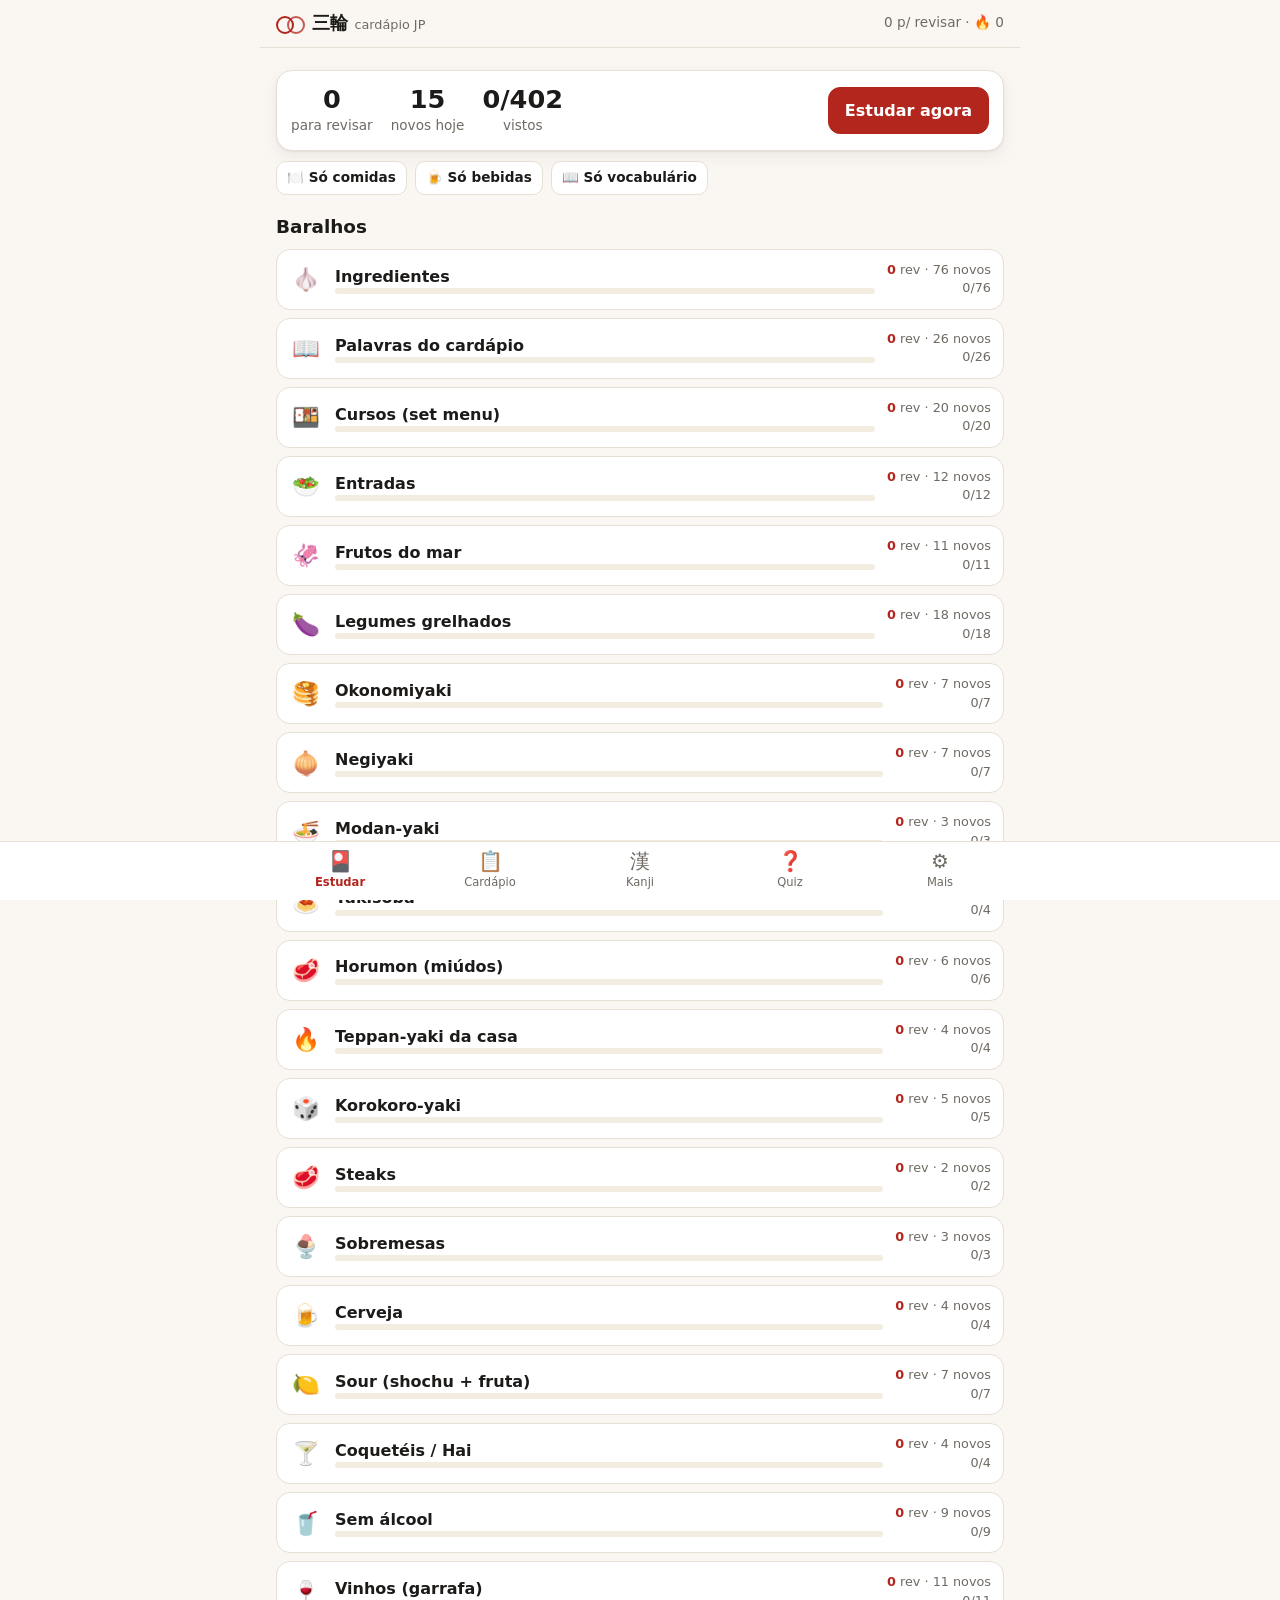
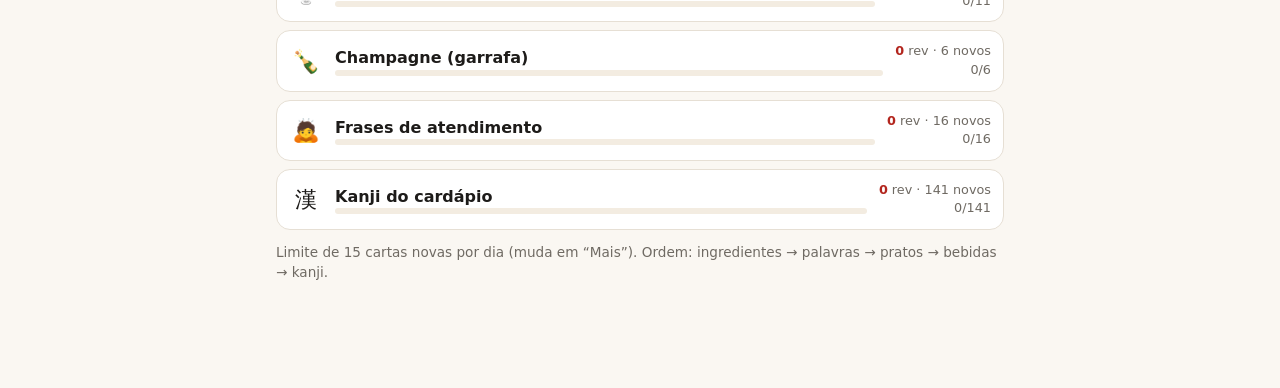
==== index.html @ ab146789 "first commit" ====
<!doctype html>
<html lang="pt-BR">
<head>
  <meta charset="utf-8">
  <meta name="viewport" content="width=device-width, initial-scale=1, viewport-fit=cover">
  <title>三輪 · Cardápio JP</title>
  <meta name="description" content="Flashcards do cardápio do やきやき三輪: kanji, leituras, ingredientes e links de estudo.">
  <meta name="theme-color" content="#b3261e">
  <link rel="manifest" href="manifest.webmanifest">
  <link rel="icon" href="icons/icon-192.png">
  <link rel="apple-touch-icon" href="icons/icon-192.png">
  <link rel="stylesheet" href="style.css">
</head>
<body data-tab="study">
  <header id="top">
    <div class="brand"><span class="logo" aria-hidden="true"></span><span>三輪 <small>cardápio JP</small></span></div>
    <div id="statline"></div>
  </header>

  <main id="view" aria-live="polite"></main>

  <nav id="tabs" aria-label="Seções">
    <button data-act="tab" data-tab="study"><span>🎴</span>Estudar</button>
    <button data-act="tab" data-tab="menu"><span>📋</span>Cardápio</button>
    <button data-act="tab" data-tab="kanji"><span>漢</span>Kanji</button>
    <button data-act="tab" data-tab="quiz"><span>❓</span>Quiz</button>
    <button data-act="tab" data-tab="more"><span>⚙️</span>Mais</button>
  </nav>

  <div id="sheet" hidden></div>
  <div id="toast" role="status"></div>

  <noscript>Este app precisa de JavaScript.</noscript>
  <script src="data.js"></script>
  <script src="kanji.js"></script>
  <script src="app.js"></script>
</body>
</html>
---- style.css ----
:root{
  --bg:#faf7f2; --panel:#ffffff; --ink:#1d1b19; --muted:#6f6a63; --line:#e6dfd4;
  --accent:#b3261e; --accent-ink:#fff; --soft:#f3ece1; --good:#2e7d32; --warn:#b26a00;
  --again:#c62828; --hard:#ef6c00; --ok:#2e7d32; --easy:#1565c0;
  --radius:16px; --shadow:0 1px 2px rgba(0,0,0,.06),0 6px 18px rgba(0,0,0,.06);
  --jp:"Hiragino Sans","Hiragino Kaku Gothic ProN","Noto Sans JP","Yu Gothic","Meiryo",system-ui,sans-serif;
  color-scheme:light;
}
@media (prefers-color-scheme:dark){:root:not([data-theme="light"]){
  --bg:#141211; --panel:#1e1b19; --ink:#f1ece6; --muted:#a39b91; --line:#332e2a; --soft:#28231f; --accent:#ef5350; --accent-ink:#1a0f0e;
  --shadow:0 1px 2px rgba(0,0,0,.5); color-scheme:dark;}}
:root[data-theme="dark"]{
  --bg:#141211; --panel:#1e1b19; --ink:#f1ece6; --muted:#a39b91; --line:#332e2a; --soft:#28231f; --accent:#ef5350; --accent-ink:#1a0f0e;
  --shadow:0 1px 2px rgba(0,0,0,.5); color-scheme:dark;}

*{box-sizing:border-box;-webkit-tap-highlight-color:transparent}
html,body{margin:0;background:var(--bg);color:var(--ink);font:16px/1.45 system-ui,-apple-system,"Segoe UI",Roboto,sans-serif}
body{padding-top:env(safe-area-inset-top)}
button{font:inherit;color:inherit;cursor:pointer}
a{color:var(--accent)}
h2{font-size:1.15rem;margin:1.2rem 0 .5rem}
h3{font-size:1rem;margin:1rem 0 .4rem}
.muted{color:var(--muted)}
.small{font-size:.85rem}
.jp,.rj,.kbig,ruby{font-family:var(--jp)}
ruby rt{font-size:.5em;font-weight:400;color:var(--muted);letter-spacing:.02em}

#top{position:sticky;top:0;z-index:5;display:flex;justify-content:space-between;align-items:center;padding:10px 16px;background:var(--bg);border-bottom:1px solid var(--line);max-width:760px;margin:0 auto}
.brand{display:flex;align-items:center;gap:10px;font-weight:700;font-family:var(--jp);font-size:1.15rem}
.brand small{font-weight:400;color:var(--muted);font-family:system-ui,sans-serif;font-size:.8rem}
.logo{width:26px;height:18px;position:relative;display:inline-block}
.logo::before,.logo::after,.logo{background:none}
.logo::before,.logo::after{content:"";position:absolute;width:14px;height:14px;border:2.5px solid var(--accent);border-radius:50%;top:2px}
.logo::before{left:0}.logo::after{left:11px;opacity:.75}
#statline{font-size:.85rem;color:var(--muted)}

#view{max-width:760px;margin:0 auto;padding:12px 16px calc(92px + env(safe-area-inset-bottom))}

#tabs{position:fixed;left:0;right:0;bottom:0;z-index:6;display:flex;justify-content:center;background:var(--panel);border-top:1px solid var(--line);padding-bottom:env(safe-area-inset-bottom)}
#tabs button{flex:1;max-width:150px;background:none;border:0;padding:8px 2px 9px;font-size:.72rem;color:var(--muted);display:flex;flex-direction:column;align-items:center;gap:2px}
#tabs button span{font-size:1.25rem;line-height:1.1;font-family:var(--jp)}
body[data-tab="study"] #tabs [data-tab="study"],body[data-tab="menu"] #tabs [data-tab="menu"],body[data-tab="kanji"] #tabs [data-tab="kanji"],body[data-tab="quiz"] #tabs [data-tab="quiz"],body[data-tab="more"] #tabs [data-tab="more"]{color:var(--accent);font-weight:700}

.panel{background:var(--panel);border:1px solid var(--line);border-radius:var(--radius);padding:14px;box-shadow:var(--shadow);margin:10px 0}
.btn{display:inline-flex;align-items:center;justify-content:center;gap:6px;padding:11px 16px;border-radius:12px;border:1px solid var(--line);background:var(--panel);font-weight:600}
.btn.primary{background:var(--accent);color:var(--accent-ink);border-color:var(--accent)}
.btn.block{display:flex;width:100%}
.btn.sm{padding:6px 10px;font-size:.85rem;border-radius:10px}
.btn:active{transform:scale(.98)}
.chip{display:inline-flex;flex-wrap:wrap;align-items:center;gap:0 6px;padding:4px 10px;margin:2px 4px 2px 0;border-radius:14px;background:var(--soft);border:1px solid var(--line);font-size:.88rem;text-align:left;max-width:100%}
button.chip{cursor:pointer}
.chip b{font-family:var(--jp);font-weight:600}
.badge{display:inline-block;padding:2px 8px;border-radius:8px;font-size:.75rem;background:var(--soft);color:var(--muted);border:1px solid var(--line)}
.badge.warn{background:#fff3e0;color:#8a4b00;border-color:#ffd9a3}
@media (prefers-color-scheme:dark){:root:not([data-theme="light"]) .badge.warn{background:#3a2a10;color:#ffcc80;border-color:#5d4216}}
:root[data-theme="dark"] .badge.warn{background:#3a2a10;color:#ffcc80;border-color:#5d4216}

/* estudar */
.hero{display:flex;gap:12px;align-items:center;justify-content:space-between;flex-wrap:wrap}
.nums{display:flex;gap:18px}
.nums div{text-align:center}.nums b{display:block;font-size:1.6rem;line-height:1.1}
.deck{display:flex;align-items:center;gap:12px;width:100%;text-align:left;background:var(--panel);border:1px solid var(--line);border-radius:14px;padding:11px 12px;margin:8px 0}
.deck .em{font-size:1.4rem;width:34px;text-align:center;font-family:var(--jp)}
.deck .nm{flex:1;font-weight:600}
.deck .ct{font-size:.8rem;color:var(--muted);text-align:right;white-space:nowrap}
.deck .ct b{color:var(--accent)}
.bar{height:6px;background:var(--soft);border-radius:99px;overflow:hidden}
.bar i{display:block;height:100%;background:var(--accent)}

.sess-top{display:flex;align-items:center;gap:10px;margin-bottom:10px}
.sess-top .bar{flex:1}
.card{background:var(--panel);border:1px solid var(--line);border-radius:22px;box-shadow:var(--shadow);padding:20px 18px;min-height:46vh;display:flex;flex-direction:column;gap:10px;position:relative}
.card .cat{font-size:.8rem;color:var(--muted)}
.card .big{font-size:clamp(1.8rem,8vw,3rem);line-height:1.5;text-align:center;margin:8px 0;word-break:keep-all;overflow-wrap:anywhere}
.card .kbig{font-size:6rem;text-align:center;line-height:1.2;margin:6px 0}
.card .ptbig{font-size:1.5rem;text-align:center;font-weight:600;margin:6px 0}
.card .rd{text-align:center;color:var(--muted)}
.card hr{border:0;border-top:1px dashed var(--line);width:100%;margin:6px 0}
.say{position:absolute;right:12px;top:10px}
.answers{display:grid;grid-template-columns:repeat(4,1fr);gap:8px;margin-top:12px}
.answers button{padding:10px 4px;border-radius:12px;border:1px solid var(--line);background:var(--panel);font-weight:700;display:flex;flex-direction:column;gap:2px;align-items:center}
.answers small{font-weight:400;color:var(--muted);font-size:.72rem}
.answers .a0{color:var(--again)}.answers .a1{color:var(--hard)}.answers .a2{color:var(--ok)}.answers .a3{color:var(--easy)}
.hint{text-align:center;color:var(--muted);font-size:.85rem;margin-top:auto}

/* cardápio */
.search{width:100%;padding:12px 14px;border-radius:12px;border:1px solid var(--line);background:var(--panel);color:var(--ink);font:inherit}
.chips{display:flex;gap:6px;overflow-x:auto;padding:8px 0;scrollbar-width:none}
.chips::-webkit-scrollbar{display:none}
.chips button{flex:0 0 auto;border:1px solid var(--line);background:var(--panel);border-radius:999px;padding:6px 12px;font-size:.88rem;white-space:nowrap}
.chips button.on{background:var(--accent);color:var(--accent-ink);border-color:var(--accent)}
.catH{font-size:.85rem;color:var(--muted);margin:16px 2px 4px;text-transform:uppercase;letter-spacing:.05em}
.row{display:grid;grid-template-columns:1fr auto;gap:2px 10px;align-items:center;width:100%;text-align:left;background:var(--panel);border:1px solid var(--line);border-radius:12px;padding:10px 12px;margin:6px 0;position:relative}
.row .rj{font-size:1.08rem;font-weight:600;line-height:1.7}
.row .rp{grid-column:1;color:var(--muted);font-size:.85rem}
.row .rr{grid-row:1/3;grid-column:2;text-align:right;font-size:.8rem;color:var(--muted);white-space:nowrap}
.dot{display:inline-block;width:8px;height:8px;border-radius:50%;background:var(--line);margin-left:6px}
.dot.learn{background:var(--hard)}.dot.young{background:#f9a825}.dot.mature{background:var(--good)}.dot.known{background:var(--easy)}

/* detalhe */
#sheet{position:fixed;inset:0;z-index:20;background:var(--bg);overflow-y:auto;overscroll-behavior:contain;padding-top:env(safe-area-inset-top)}
#sheet .in{max-width:760px;margin:0 auto;padding:10px 16px calc(40px + env(safe-area-inset-bottom))}
.sheet-top{position:sticky;top:0;background:var(--bg);display:flex;justify-content:space-between;align-items:center;padding:6px 0;z-index:2}
.dj{font-size:clamp(1.7rem,7vw,2.6rem);line-height:1.8;font-weight:600}
.dk{font-size:7rem;line-height:1.2;text-align:center;font-family:var(--jp)}
.tiles{display:grid;grid-template-columns:repeat(auto-fill,minmax(150px,1fr));gap:8px}
.tile{display:flex;gap:10px;align-items:center;text-align:left;background:var(--panel);border:1px solid var(--line);border-radius:12px;padding:8px 10px}
.tile .k{font-size:2rem;font-family:var(--jp);line-height:1.1}
.tile .i{font-size:.78rem;color:var(--muted);line-height:1.3}
.links{display:flex;flex-wrap:wrap;gap:8px}
.links a{text-decoration:none;border:1px solid var(--line);background:var(--panel);padding:9px 12px;border-radius:12px;font-size:.92rem;color:var(--ink)}
.wiki img{width:100%;max-height:300px;object-fit:cover;border-radius:14px;margin-bottom:8px;background:var(--soft)}
.wiki p{margin:.3rem 0}
.kgrid{display:grid;grid-template-columns:repeat(auto-fill,minmax(70px,1fr));gap:8px}
.kcell{background:var(--panel);border:1px solid var(--line);border-radius:12px;padding:6px 2px;text-align:center}
.kcell .k{font-size:2rem;font-family:var(--jp);line-height:1.3}
.kcell .m{font-size:.66rem;color:var(--muted);padding:0 3px;line-height:1.2;max-height:2.4em;overflow:hidden}

/* quiz */
.opt{display:block;width:100%;text-align:left;margin:8px 0;padding:13px 14px;border-radius:12px;border:1.5px solid var(--line);background:var(--panel)}
.opt.ok{border-color:var(--good);background:rgba(46,125,50,.12)}
.opt.bad{border-color:var(--again);background:rgba(198,40,40,.12)}
.q{font-size:1.9rem;text-align:center;font-family:var(--jp);padding:18px 6px;line-height:1.6}
label.set{display:flex;justify-content:space-between;align-items:center;gap:12px;padding:10px 0;border-bottom:1px solid var(--line)}
label.set input[type=number]{width:80px;padding:6px;border-radius:8px;border:1px solid var(--line);background:var(--panel);color:var(--ink)}
select{padding:7px;border-radius:8px;border:1px solid var(--line);background:var(--panel);color:var(--ink)}
details{background:var(--panel);border:1px solid var(--line);border-radius:12px;padding:10px 12px;margin:8px 0}
details summary{cursor:pointer;font-weight:600}
ul.tight{margin:.3rem 0 .3rem 1.1rem;padding:0}
#toast{position:fixed;left:50%;bottom:90px;transform:translateX(-50%) translateY(20px);background:#222;color:#fff;padding:10px 16px;border-radius:12px;opacity:0;pointer-events:none;transition:.25s;z-index:50;max-width:90vw;text-align:center}
#toast.on{opacity:.95;transform:translateX(-50%)}
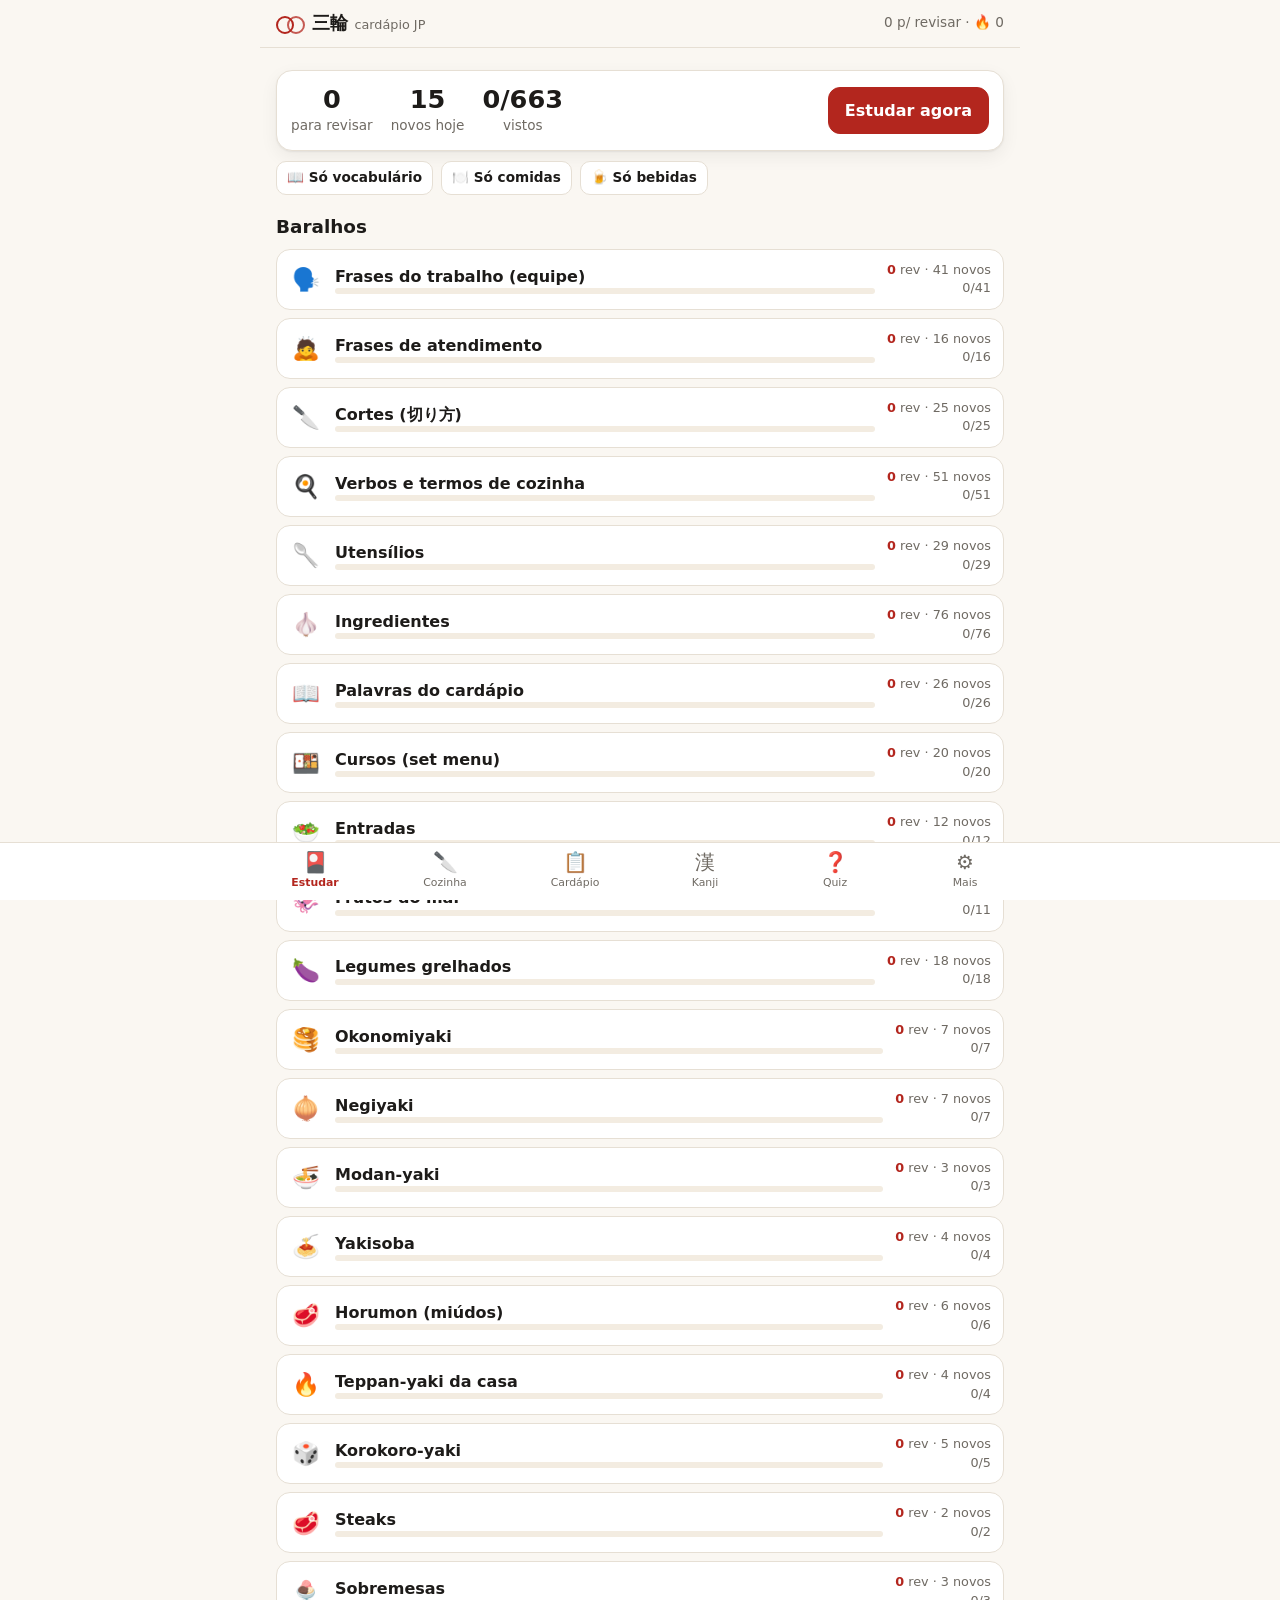
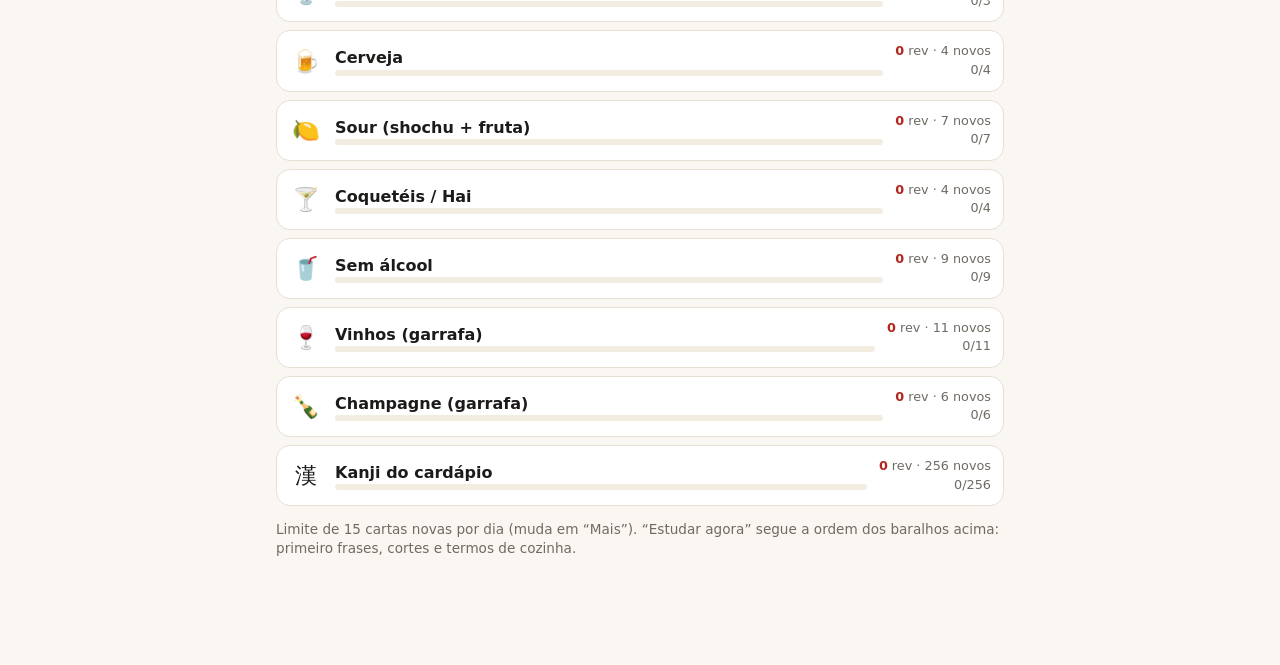
==== commit 0a98c617: "Audio Fix + more vocab" ====
--- a/index.html
+++ b/index.html
@@ -21,6 +21,7 @@
 
   <nav id="tabs" aria-label="Seções">
     <button data-act="tab" data-tab="study"><span>🎴</span>Estudar</button>
+    <button data-act="tab" data-tab="prep"><span>🔪</span>Cozinha</button>
     <button data-act="tab" data-tab="menu"><span>📋</span>Cardápio</button>
     <button data-act="tab" data-tab="kanji"><span>漢</span>Kanji</button>
     <button data-act="tab" data-tab="quiz"><span>❓</span>Quiz</button>
@@ -33,6 +34,8 @@
   <noscript>Este app precisa de JavaScript.</noscript>
   <script src="data.js"></script>
   <script src="kanji.js"></script>
+  <script src="prep.js"></script>
+  <script src="audio/index.js"></script>
   <script src="app.js"></script>
 </body>
 </html>
--- a/style.css
+++ b/style.css
@@ -39,7 +39,7 @@
 #tabs{position:fixed;left:0;right:0;bottom:0;z-index:6;display:flex;justify-content:center;background:var(--panel);border-top:1px solid var(--line);padding-bottom:env(safe-area-inset-bottom)}
 #tabs button{flex:1;max-width:150px;background:none;border:0;padding:8px 2px 9px;font-size:.72rem;color:var(--muted);display:flex;flex-direction:column;align-items:center;gap:2px}
 #tabs button span{font-size:1.25rem;line-height:1.1;font-family:var(--jp)}
-body[data-tab="study"] #tabs [data-tab="study"],body[data-tab="menu"] #tabs [data-tab="menu"],body[data-tab="kanji"] #tabs [data-tab="kanji"],body[data-tab="quiz"] #tabs [data-tab="quiz"],body[data-tab="more"] #tabs [data-tab="more"]{color:var(--accent);font-weight:700}
+body[data-tab="study"] #tabs [data-tab="study"],body[data-tab="prep"] #tabs [data-tab="prep"],body[data-tab="menu"] #tabs [data-tab="menu"],body[data-tab="kanji"] #tabs [data-tab="kanji"],body[data-tab="quiz"] #tabs [data-tab="quiz"],body[data-tab="more"] #tabs [data-tab="more"]{color:var(--accent);font-weight:700}
 
 .panel{background:var(--panel);border:1px solid var(--line);border-radius:var(--radius);padding:14px;box-shadow:var(--shadow);margin:10px 0}
 .btn{display:inline-flex;align-items:center;justify-content:center;gap:6px;padding:11px 16px;border-radius:12px;border:1px solid var(--line);background:var(--panel);font-weight:600}
@@ -129,3 +129,45 @@
 ul.tight{margin:.3rem 0 .3rem 1.1rem;padding:0}
 #toast{position:fixed;left:50%;bottom:90px;transform:translateX(-50%) translateY(20px);background:#222;color:#fff;padding:10px 16px;border-radius:12px;opacity:0;pointer-events:none;transition:.25s;z-index:50;max-width:90vw;text-align:center}
 #toast.on{opacity:.95;transform:translateX(-50%)}
+
+/* pitch accent */
+.pitchbox{text-align:center;margin:2px 0 4px}
+.pitch{display:inline-flex;flex-wrap:wrap;justify-content:center;gap:6px 14px;padding:4px 2px}
+.ap{display:inline-flex;align-items:stretch}
+.pm{font-family:var(--jp);font-size:1.05rem;line-height:1.25;padding:3px 1px 2px;min-width:.95em;text-align:center;border:0 solid var(--accent)}
+.pm.H{border-top-width:2px}
+.pm.L{border-bottom-width:2px}
+.pm.ch{border-left-width:2px}
+.pm.dn{min-width:7px;width:7px;padding:0;border-left-width:2px;border-bottom-width:2px}
+.pitch.big .pm{font-size:1.4rem}
+.pitch-src{font-size:.7rem;color:var(--muted)}
+
+/* vídeos */
+.vlist{display:grid;gap:6px}
+.vrow{display:block;text-decoration:none;color:var(--ink);background:var(--panel);border:1px solid var(--line);border-radius:12px;padding:9px 12px;font-size:.92rem}
+.vline{display:flex;align-items:center;gap:6px;margin:4px 0}
+.vline a{flex:1;font-size:.92rem;color:var(--ink);text-decoration:none;border-bottom:1px dashed var(--line);padding:6px 0}
+.vline .ck{width:auto;margin:0}
+
+/* cozinha */
+.banner{display:block;width:100%;text-align:left;margin:6px 0 4px;padding:12px 14px;border-radius:14px;border:1px solid var(--accent);background:var(--soft);color:var(--ink);font-size:.95rem}
+.prep-hero{display:flex;flex-wrap:wrap;align-items:center;gap:8px 16px}
+.bigday{font-size:2.8rem;font-weight:800;color:var(--accent);line-height:1;font-family:var(--jp)}
+.prep-pg{flex-basis:100%;display:flex;align-items:center;gap:10px}
+.prep-pg .bar{flex:1}
+.plan{display:grid;gap:6px}
+.pday{display:grid;grid-template-columns:86px 1fr;gap:8px;align-items:start;background:var(--panel);border:1px solid var(--line);border-radius:12px;padding:9px 10px}
+.pday.today{border-color:var(--accent);box-shadow:0 0 0 2px rgba(179,38,30,.15)}
+.pday.past{opacity:.65}
+.pd{font-size:.82rem;color:var(--muted)}
+.mod{background:var(--panel)}
+.mod summary{padding:4px 0}
+.decks,.drills{display:flex;flex-wrap:wrap;gap:6px;margin:6px 0}
+.ck{display:flex;gap:10px;align-items:flex-start;width:100%;text-align:left;background:none;border:0;padding:7px 0;font-size:.93rem;color:var(--ink)}
+.ck .box{flex:0 0 22px;height:22px;border:2px solid var(--line);border-radius:6px;display:inline-flex;align-items:center;justify-content:center;font-weight:800;color:var(--accent-ink);background:var(--panel)}
+.ck.on .box{background:var(--good);border-color:var(--good);color:#fff}
+.ck.on span:last-child{color:var(--muted);text-decoration:line-through}
+.seq{margin:6px 0 10px 1.2rem;padding:0}
+.seq li{margin:6px 0}
+.timer{font-size:4rem;font-weight:800;font-variant-numeric:tabular-nums;margin:10px 0;font-family:system-ui,sans-serif}
+#tabs button{max-width:130px;font-size:.68rem}
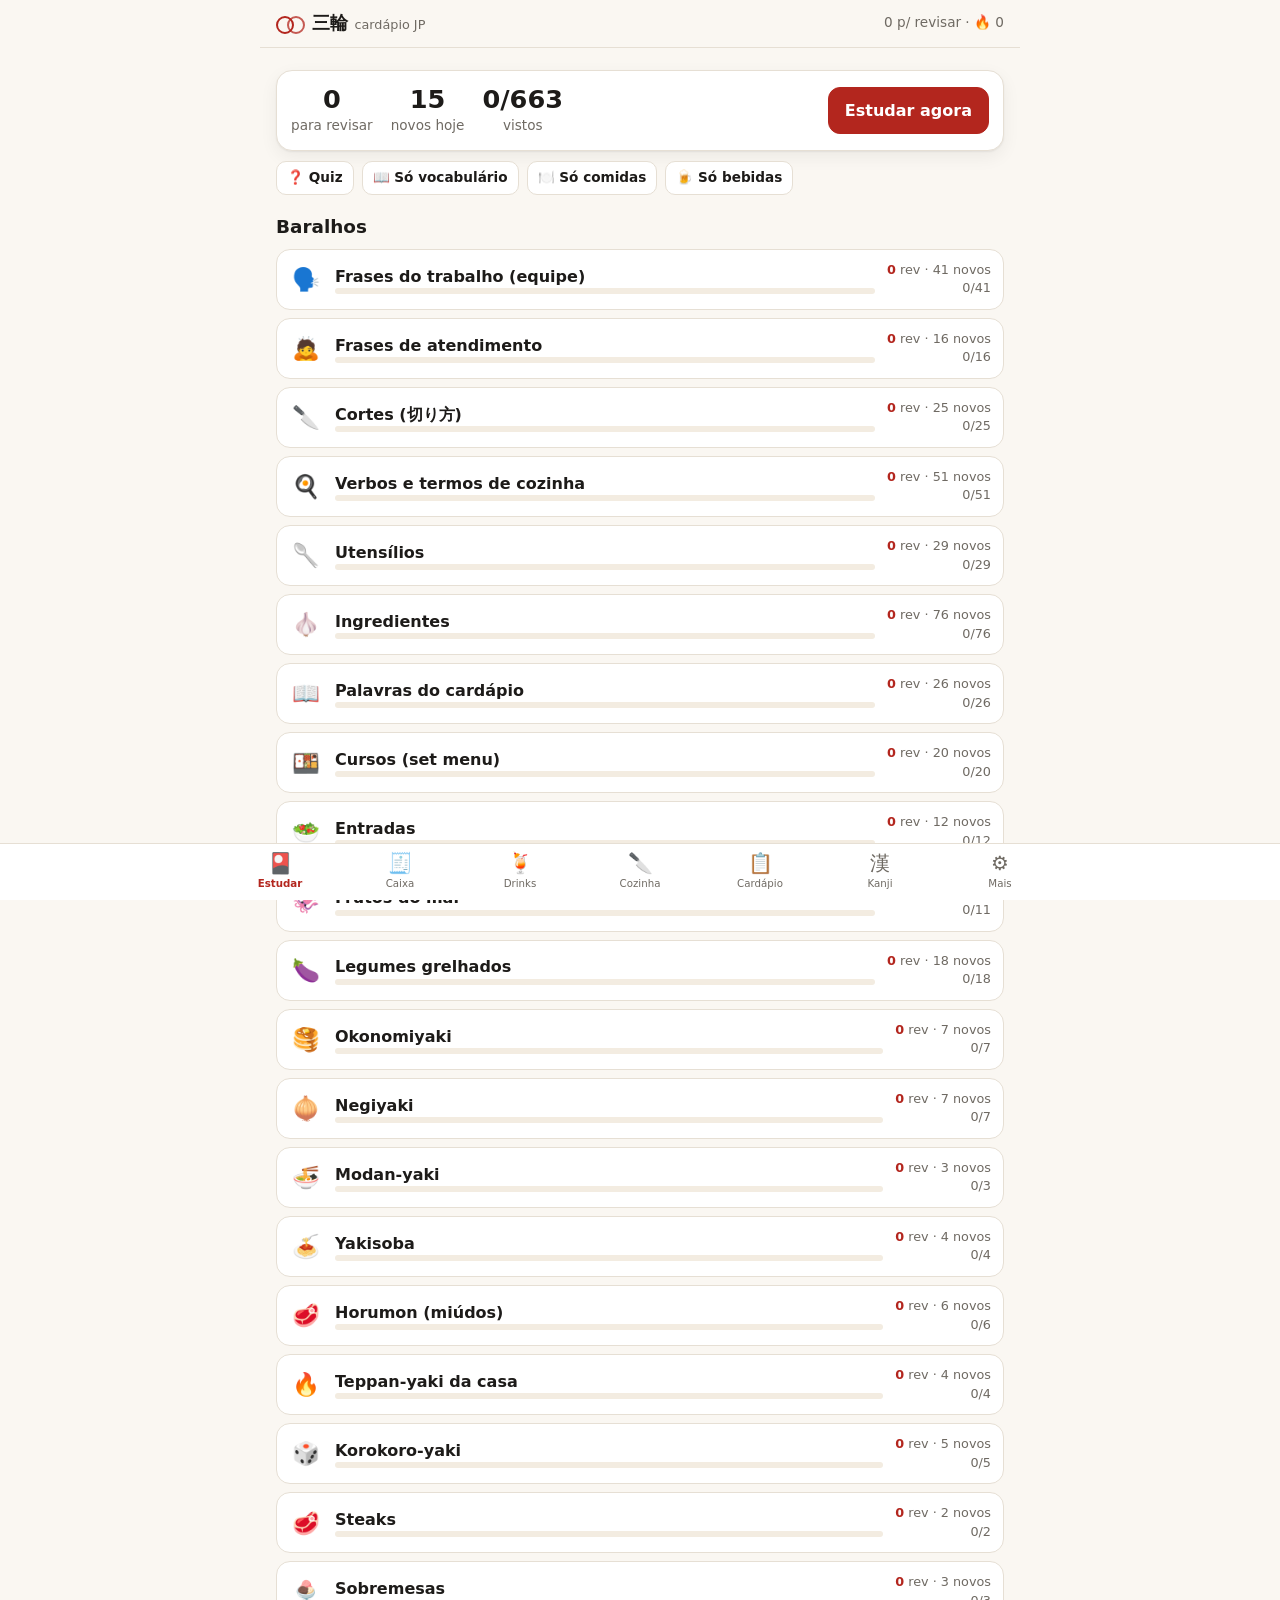
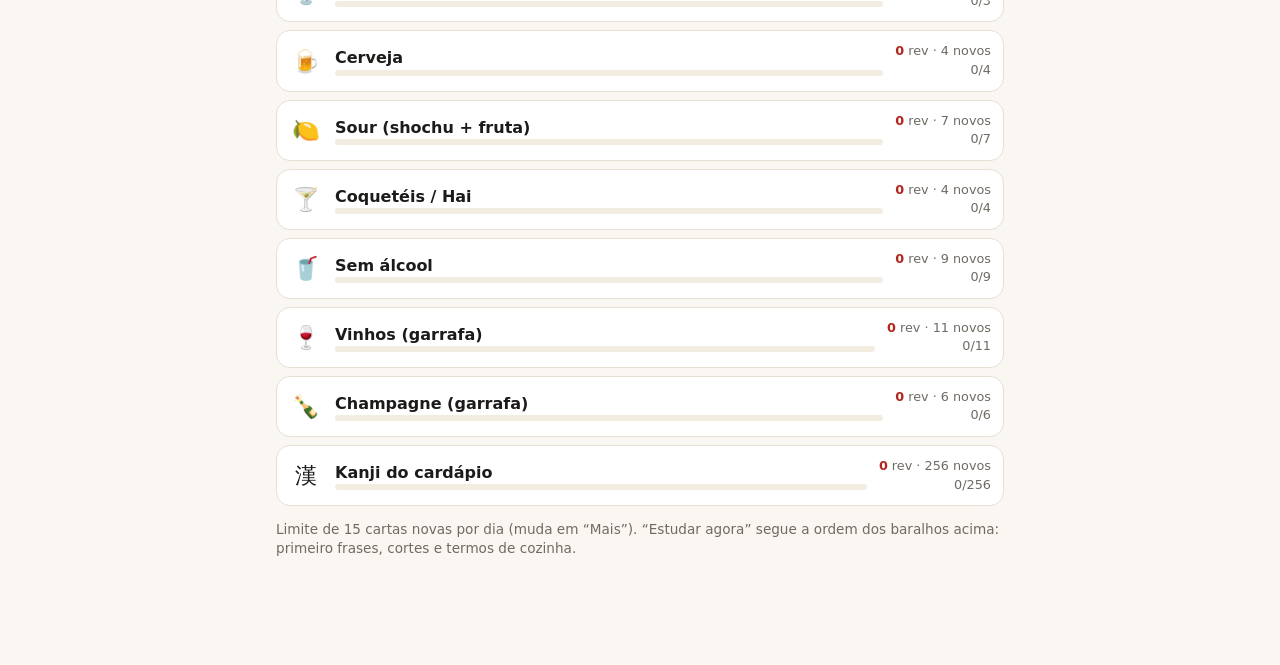
==== commit 00b0175b: "Add files via upload" ====
--- a/index.html
+++ b/index.html
@@ -21,10 +21,11 @@
 
   <nav id="tabs" aria-label="Seções">
     <button data-act="tab" data-tab="study"><span>🎴</span>Estudar</button>
+    <button data-act="tab" data-tab="pos"><span>🧾</span>Caixa</button>
+    <button data-act="tab" data-tab="drinks"><span>🍹</span>Drinks</button>
     <button data-act="tab" data-tab="prep"><span>🔪</span>Cozinha</button>
     <button data-act="tab" data-tab="menu"><span>📋</span>Cardápio</button>
     <button data-act="tab" data-tab="kanji"><span>漢</span>Kanji</button>
-    <button data-act="tab" data-tab="quiz"><span>❓</span>Quiz</button>
     <button data-act="tab" data-tab="more"><span>⚙️</span>Mais</button>
   </nav>
 
@@ -36,6 +37,9 @@
   <script src="kanji.js"></script>
   <script src="prep.js"></script>
   <script src="audio/index.js"></script>
+  <script src="pos.js"></script>
+  <script src="drinks.js"></script>
+  <script src="audio/pos.js"></script>
   <script src="app.js"></script>
 </body>
 </html>
--- a/style.css
+++ b/style.css
@@ -39,7 +39,7 @@
 #tabs{position:fixed;left:0;right:0;bottom:0;z-index:6;display:flex;justify-content:center;background:var(--panel);border-top:1px solid var(--line);padding-bottom:env(safe-area-inset-bottom)}
 #tabs button{flex:1;max-width:150px;background:none;border:0;padding:8px 2px 9px;font-size:.72rem;color:var(--muted);display:flex;flex-direction:column;align-items:center;gap:2px}
 #tabs button span{font-size:1.25rem;line-height:1.1;font-family:var(--jp)}
-body[data-tab="study"] #tabs [data-tab="study"],body[data-tab="prep"] #tabs [data-tab="prep"],body[data-tab="menu"] #tabs [data-tab="menu"],body[data-tab="kanji"] #tabs [data-tab="kanji"],body[data-tab="quiz"] #tabs [data-tab="quiz"],body[data-tab="more"] #tabs [data-tab="more"]{color:var(--accent);font-weight:700}
+body[data-tab="study"] #tabs [data-tab="study"],body[data-tab="quiz"] #tabs [data-tab="study"],body[data-tab="pos"] #tabs [data-tab="pos"],body[data-tab="drinks"] #tabs [data-tab="drinks"],body[data-tab="prep"] #tabs [data-tab="prep"],body[data-tab="menu"] #tabs [data-tab="menu"],body[data-tab="kanji"] #tabs [data-tab="kanji"],body[data-tab="quiz"] #tabs [data-tab="quiz"],body[data-tab="more"] #tabs [data-tab="more"]{color:var(--accent);font-weight:700}
 
 .panel{background:var(--panel);border:1px solid var(--line);border-radius:var(--radius);padding:14px;box-shadow:var(--shadow);margin:10px 0}
 .btn{display:inline-flex;align-items:center;justify-content:center;gap:6px;padding:11px 16px;border-radius:12px;border:1px solid var(--line);background:var(--panel);font-weight:600}
@@ -170,4 +170,66 @@
 .seq{margin:6px 0 10px 1.2rem;padding:0}
 .seq li{margin:6px 0}
 .timer{font-size:4rem;font-weight:800;font-variant-numeric:tabular-nums;margin:10px 0;font-family:system-ui,sans-serif}
-#tabs button{max-width:130px;font-size:.68rem}
+#tabs button{max-width:120px;font-size:.64rem;padding-left:0;padding-right:0}
+
+/* ===== simulador do caixa (imita o Sunmi) ===== */
+body.wide #view,body.wide #top{max-width:1240px}
+.pos-bar{display:flex;flex-wrap:wrap;gap:6px;align-items:center;margin:4px 0 8px}
+.pos-bar .small{flex:1;min-width:120px}
+.pos-ord{background:var(--panel);border:1px dashed var(--accent);border-radius:12px;padding:8px 12px;margin-bottom:8px}
+.pos{--pbg:#eceef0;--pti:#fff;--pln:#d0d4d8;--pink:#2a2f33;--pred:#c8442b;display:grid;grid-template-columns:1fr 300px;gap:10px;background:#1c1f22;padding:10px;border-radius:18px;color:var(--pink)}
+.pos-main{background:var(--pbg);border-radius:6px;display:flex;flex-direction:column;min-height:540px}
+.pos-head{display:grid;grid-template-columns:56px 1fr auto;align-items:center;padding:8px 10px;border-bottom:1px solid var(--pln)}
+.pos-title{text-align:center;font-size:1.35rem;font-family:var(--jp)}
+.pos-icons{display:flex;gap:6px}
+.pos-ic{display:inline-flex;align-items:center;justify-content:center;min-width:42px;height:42px;background:var(--pti);border:1px solid var(--pln);border-radius:4px;font-size:1.1rem;color:var(--pink)}
+.pos-ic small{font-size:.6rem}
+button.pos-ic{cursor:pointer}
+.pos-grid{display:grid;grid-template-columns:repeat(6,1fr);gap:8px;padding:10px;align-content:start;flex:1}
+.pt{display:flex;flex-direction:column;justify-content:space-between;min-height:96px;background:var(--pti);border:1px solid var(--pln);border-radius:4px;padding:6px 4px 4px;color:var(--pink);font-family:var(--jp);box-shadow:0 1px 0 rgba(0,0,0,.06)}
+.pt .pl{flex:1;display:flex;align-items:center;justify-content:center;text-align:center;font-size:.86rem;line-height:1.3;overflow:hidden;display:-webkit-box;-webkit-line-clamp:2;-webkit-box-orient:vertical;padding-top:12px}
+.pt .pp{border-top:1px solid #e4e6e8;padding-top:4px;font-size:.82rem;text-align:center}
+.pt.red{background:var(--pred);border-color:var(--pred)}
+.pt.red .pl{background:#fff;border-radius:3px;margin:0 2px;padding:10px 2px}
+.pt.red .pp{color:#fff;border-top:0}
+.pt.cat .pl{font-family:system-ui,sans-serif;font-size:.8rem;font-weight:600;letter-spacing:.01em}
+.pt.empty{opacity:.75}
+.star{color:#e08a00;font-size:1.6rem}
+.pos-note{grid-column:1/-1;color:#5a6066}
+.pos-foot{display:grid;grid-template-columns:80px 80px 1fr 80px;background:#4a5056;color:#fff;border-radius:0 0 6px 6px}
+.pos-foot button{background:none;border:0;color:#fff;font-size:.72rem;padding:6px 0;line-height:1.2}
+.pos-side{display:flex;flex-direction:column;gap:8px}
+.pos-lines{background:#c9cdd1;border-radius:4px;min-height:200px;max-height:330px;overflow-y:auto;padding:6px;display:flex;flex-direction:column;gap:4px}
+.pos-line{display:grid;grid-template-columns:1fr auto auto;gap:8px;align-items:center;text-align:left;background:#fff;border:0;border-radius:3px;padding:6px 8px;font-size:.8rem;font-family:var(--jp);color:var(--pink)}
+.pos-reg{background:#e6e8ea;border:1px solid var(--pln);border-radius:4px;padding:14px;font-size:1.05rem;font-family:var(--jp);color:var(--pink)}
+.pos-tot{background:#f4f5f6;border-radius:4px;font-family:var(--jp);font-size:.85rem}
+.pos-tot div{display:flex;justify-content:space-between;padding:8px 10px;border-bottom:1px solid #e1e3e5}
+.pos-tot .sum{background:#eef2c8;font-size:1.05rem;border-bottom:0}
+.blink{animation:blink .45s ease-in-out 6;outline:3px solid #ffb300 !important;outline-offset:1px;position:relative;z-index:2}
+@keyframes blink{50%{background:#ffe082;color:#000}}
+.bad{animation:shake .3s 2;outline:3px solid #e53935 !important}
+@keyframes shake{25%{transform:translateX(-4px)}75%{transform:translateX(4px)}}
+.pos-res{width:100%;border-collapse:collapse;margin-top:8px;font-size:.9rem}
+.pos-res th,.pos-res td{border-bottom:1px solid var(--line);padding:6px;text-align:left}
+.pos-res tr.ok td:first-child{color:var(--good);font-weight:800}
+.pos-res tr.bad td:first-child{color:var(--again);font-weight:800}
+.pos-levels .deck .em{font-weight:800;color:var(--accent)}
+@media (max-width:820px){
+  .pos{grid-template-columns:1fr;padding:6px;border-radius:12px}
+  .pos-grid{grid-template-columns:repeat(3,1fr);gap:6px;padding:6px}
+  .pt{min-height:84px}
+  .pos-main{min-height:0}
+  .pos-lines{min-height:60px}
+}
+/* ===== drinks ===== */
+.dgrid{display:grid;grid-template-columns:repeat(auto-fill,minmax(260px,1fr));gap:10px}
+.dcard{margin:0}
+.dcard .dh{margin-bottom:4px}
+.dtab{width:100%;border-collapse:collapse;font-size:.95rem}
+.dtab th,.dtab td{border:1px solid var(--line);padding:6px;text-align:center}
+.dtab th.jp{text-align:left}
+.code{color:var(--accent);font-weight:800;font-family:var(--jp)}
+.codes{display:flex;flex-wrap:wrap;gap:4px}
+.dose{font-weight:800;color:var(--accent)}
+.dquiz .dose{background:var(--accent);color:transparent;border-radius:4px;cursor:pointer;padding:0 4px}
+.dquiz .dose.shown{background:none;color:var(--accent)}
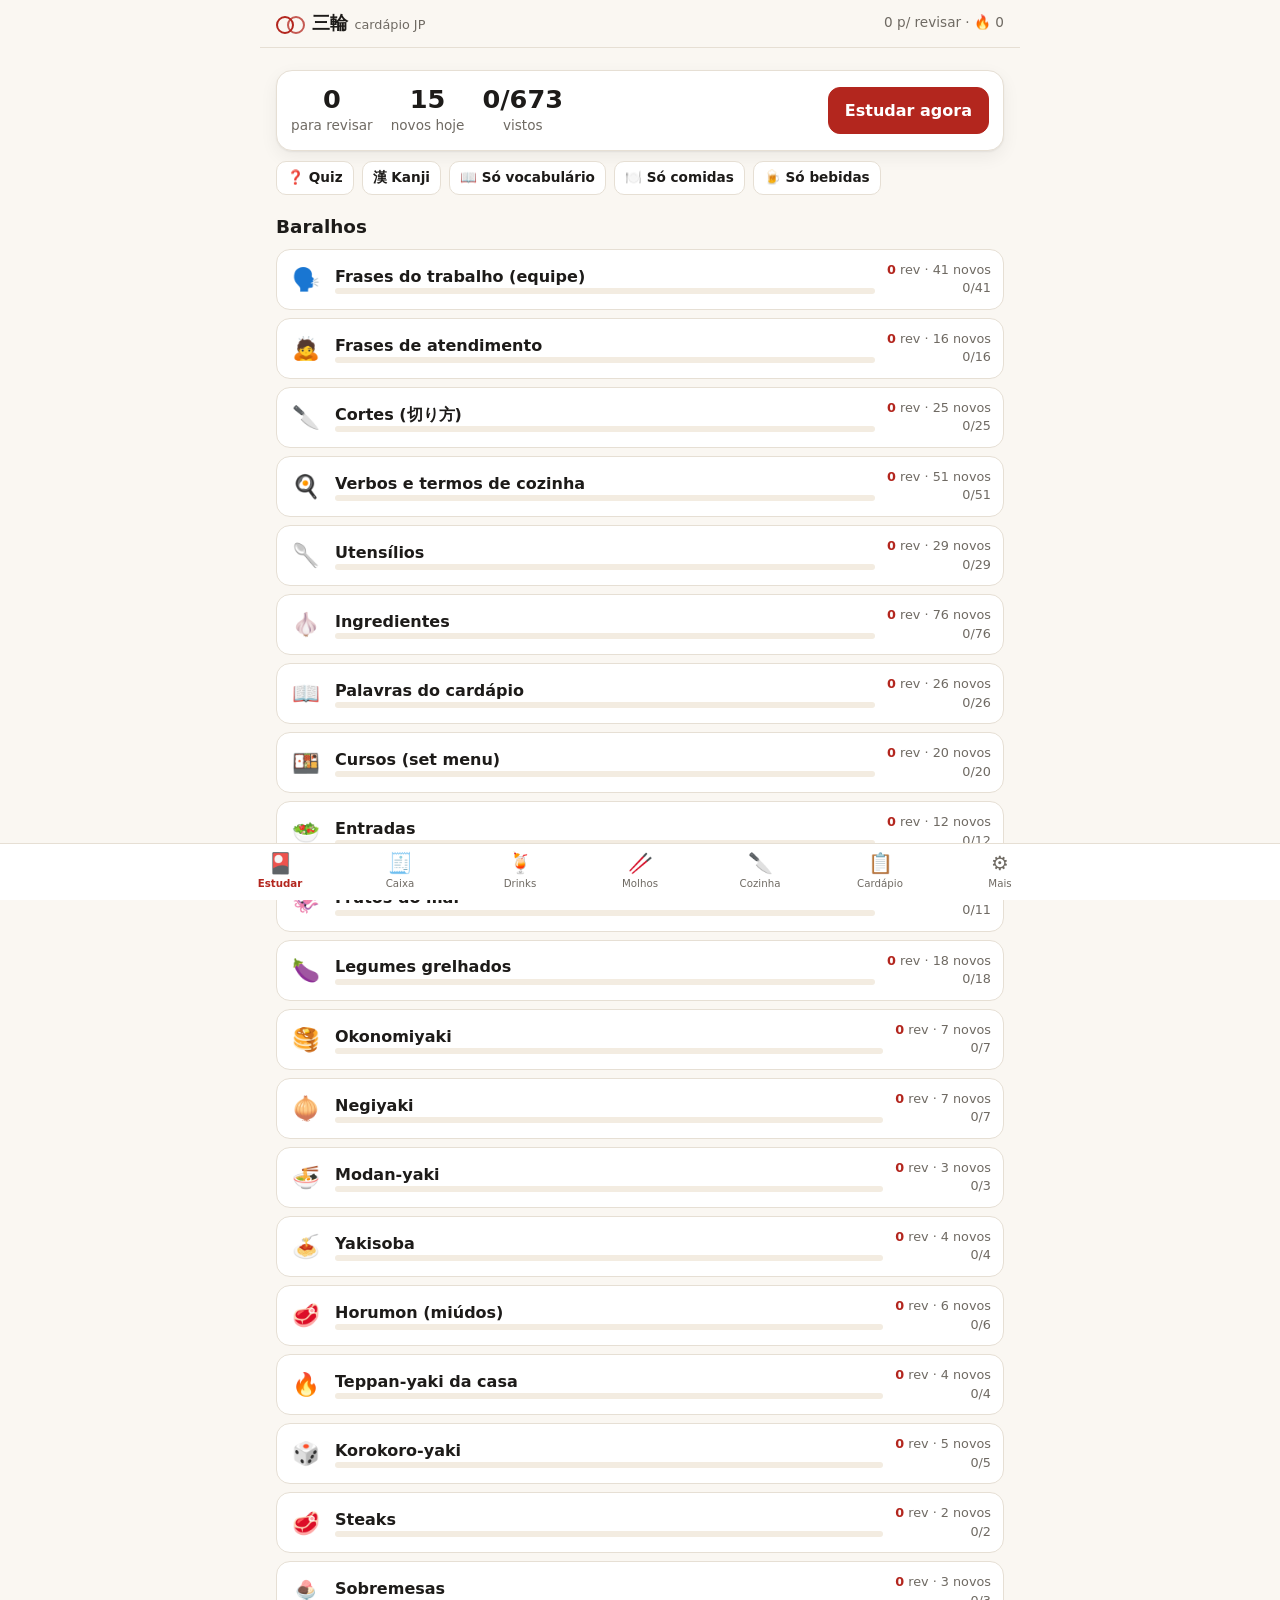
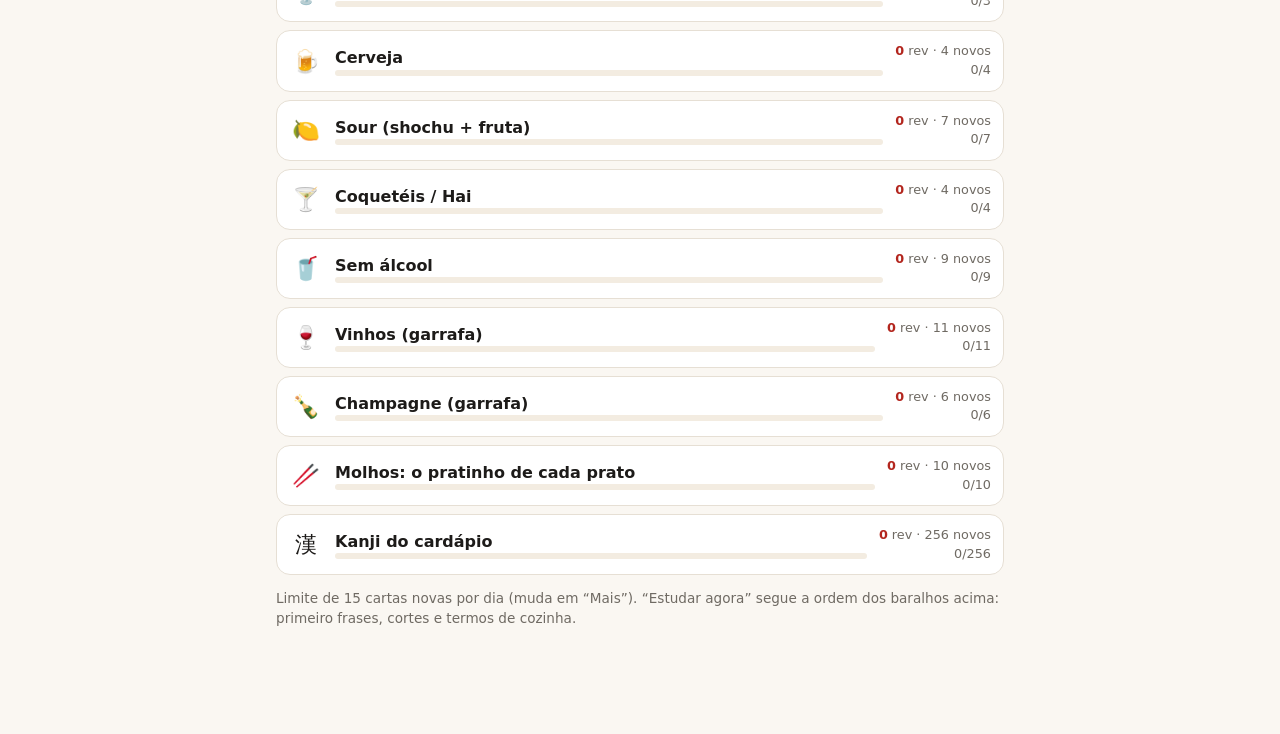
==== commit cd9436bd: "Add files via upload" ====
--- a/index.html
+++ b/index.html
@@ -23,9 +23,9 @@
     <button data-act="tab" data-tab="study"><span>🎴</span>Estudar</button>
     <button data-act="tab" data-tab="pos"><span>🧾</span>Caixa</button>
     <button data-act="tab" data-tab="drinks"><span>🍹</span>Drinks</button>
+    <button data-act="tab" data-tab="cond"><span>🥢</span>Molhos</button>
     <button data-act="tab" data-tab="prep"><span>🔪</span>Cozinha</button>
     <button data-act="tab" data-tab="menu"><span>📋</span>Cardápio</button>
-    <button data-act="tab" data-tab="kanji"><span>漢</span>Kanji</button>
     <button data-act="tab" data-tab="more"><span>⚙️</span>Mais</button>
   </nav>
 
@@ -39,6 +39,7 @@
   <script src="audio/index.js"></script>
   <script src="pos.js"></script>
   <script src="drinks.js"></script>
+  <script src="cond.js"></script>
   <script src="audio/pos.js"></script>
   <script src="app.js"></script>
 </body>
--- a/style.css
+++ b/style.css
@@ -39,7 +39,7 @@
 #tabs{position:fixed;left:0;right:0;bottom:0;z-index:6;display:flex;justify-content:center;background:var(--panel);border-top:1px solid var(--line);padding-bottom:env(safe-area-inset-bottom)}
 #tabs button{flex:1;max-width:150px;background:none;border:0;padding:8px 2px 9px;font-size:.72rem;color:var(--muted);display:flex;flex-direction:column;align-items:center;gap:2px}
 #tabs button span{font-size:1.25rem;line-height:1.1;font-family:var(--jp)}
-body[data-tab="study"] #tabs [data-tab="study"],body[data-tab="quiz"] #tabs [data-tab="study"],body[data-tab="pos"] #tabs [data-tab="pos"],body[data-tab="drinks"] #tabs [data-tab="drinks"],body[data-tab="prep"] #tabs [data-tab="prep"],body[data-tab="menu"] #tabs [data-tab="menu"],body[data-tab="kanji"] #tabs [data-tab="kanji"],body[data-tab="quiz"] #tabs [data-tab="quiz"],body[data-tab="more"] #tabs [data-tab="more"]{color:var(--accent);font-weight:700}
+body[data-tab="study"] #tabs [data-tab="study"],body[data-tab="quiz"] #tabs [data-tab="study"],body[data-tab="pos"] #tabs [data-tab="pos"],body[data-tab="drinks"] #tabs [data-tab="drinks"],body[data-tab="prep"] #tabs [data-tab="prep"],body[data-tab="menu"] #tabs [data-tab="menu"],body[data-tab="kanji"] #tabs [data-tab="study"],body[data-tab="cond"] #tabs [data-tab="cond"],body[data-tab="quiz"] #tabs [data-tab="quiz"],body[data-tab="more"] #tabs [data-tab="more"]{color:var(--accent);font-weight:700}
 
 .panel{background:var(--panel);border:1px solid var(--line);border-radius:var(--radius);padding:14px;box-shadow:var(--shadow);margin:10px 0}
 .btn{display:inline-flex;align-items:center;justify-content:center;gap:6px;padding:11px 16px;border-radius:12px;border:1px solid var(--line);background:var(--panel);font-weight:600}
@@ -175,7 +175,7 @@
 /* ===== simulador do caixa (imita o Sunmi) ===== */
 body.wide #view,body.wide #top{max-width:1240px}
 .pos-bar{display:flex;flex-wrap:wrap;gap:6px;align-items:center;margin:4px 0 8px}
-.pos-bar .small{flex:1;min-width:120px}
+.pos-bar>.small{flex:1;min-width:120px}
 .pos-ord{background:var(--panel);border:1px dashed var(--accent);border-radius:12px;padding:8px 12px;margin-bottom:8px}
 .pos{--pbg:#eceef0;--pti:#fff;--pln:#d0d4d8;--pink:#2a2f33;--pred:#c8442b;display:grid;grid-template-columns:1fr 300px;gap:10px;background:#1c1f22;padding:10px;border-radius:18px;color:var(--pink)}
 .pos-main{background:var(--pbg);border-radius:6px;display:flex;flex-direction:column;min-height:540px}
@@ -230,6 +230,103 @@
 .dtab th.jp{text-align:left}
 .code{color:var(--accent);font-weight:800;font-family:var(--jp)}
 .codes{display:flex;flex-wrap:wrap;gap:4px}
-.dose{font-weight:800;color:var(--accent)}
-.dquiz .dose{background:var(--accent);color:transparent;border-radius:4px;cursor:pointer;padding:0 4px}
+.dose{display:inline-flex;align-items:center;gap:2px;font-weight:800;color:var(--accent);vertical-align:middle}
+.dose svg{color:var(--ink)}
+.dquiz .dose{background:var(--accent);color:transparent;border-radius:6px;cursor:pointer;padding:0 4px}
+.dquiz .dose svg{visibility:hidden}
 .dquiz .dose.shown{background:none;color:var(--accent)}
+.dquiz .dose.shown svg{visibility:visible}
+.jig{vertical-align:middle;flex:0 0 auto}
+.flow{display:grid;grid-template-columns:repeat(5,1fr);gap:6px;list-style:none;padding:0;margin:10px 0 12px;counter-reset:none}
+.flow li{position:relative;background:var(--soft);border:1px solid var(--line);border-radius:12px;padding:8px 6px;text-align:center;font-weight:700;font-size:.9rem;display:flex;flex-direction:column;align-items:center;gap:2px}
+.flow li span{display:inline-flex;align-items:center;justify-content:center;width:24px;height:24px;border-radius:50%;background:var(--accent);color:var(--accent-ink);font-size:.8rem}
+.flow li small{font-weight:400;color:var(--muted);font-size:.72rem;line-height:1.25}
+.flow li:not(:last-child)::after{content:"›";position:absolute;right:-7px;top:40%;color:var(--muted);font-weight:800}
+@media (max-width:520px){.flow{grid-template-columns:repeat(5,minmax(0,1fr));gap:3px}.flow li{padding:6px 2px;font-size:.74rem}.flow li small{display:none}}
+.dvis{display:grid;grid-template-columns:repeat(auto-fit,minmax(300px,1fr));gap:0 10px}
+.dvis .panel{margin:5px 0}
+.shelf,.lever,.beer{display:block;width:100%;max-width:360px;height:auto;margin:4px auto 8px;color:var(--ink)}
+.levers{display:grid;grid-template-columns:repeat(3,1fr);gap:6px}
+.lv{background:var(--soft);border:1px solid var(--line);border-radius:10px;padding:6px 8px;font-size:.85rem;text-align:center}
+.lv>b:first-child{display:block;text-transform:uppercase;font-size:.72rem;letter-spacing:.05em;color:var(--muted)}
+.jigs{display:grid;gap:6px}
+.jigs>div{display:grid;grid-template-columns:44px 1fr;align-items:center;gap:8px;font-size:.92rem;color:var(--ink);line-height:1.35}
+.jigs .ji{display:flex;gap:1px;justify-content:center}
+.jigs .muted{font-size:.85rem}
+.lv .jp{white-space:nowrap}
+@media (max-width:520px){.lv{font-size:.76rem;padding:6px 4px}.shelf{max-width:280px}}
+.flow li{hyphens:manual;overflow-wrap:anywhere}
+.gnum{color:var(--accent);font-size:1.1rem}
+.dc-top{display:flex;gap:10px;align-items:center;margin-bottom:6px}
+.dc-gl{position:relative;color:var(--ink);flex:0 0 auto}
+.dc-gl .gn{position:absolute;right:-6px;bottom:-2px;background:var(--accent);color:var(--accent-ink);border-radius:50%;width:22px;height:22px;display:flex;align-items:center;justify-content:center;font-weight:800;font-size:.85rem}
+.dc-nm b.jp{font-size:1.15rem}
+.dcard.chk{border-style:dashed}
+.steps5{list-style:none;margin:0;padding:0;display:grid;gap:4px}
+.steps5 li{display:flex;gap:8px;align-items:flex-start;font-size:.9rem;line-height:1.35;border-top:1px solid var(--line);padding-top:4px}
+.steps5 .sn{flex:0 0 20px;height:20px;border-radius:50%;background:var(--soft);border:1px solid var(--line);display:inline-flex;align-items:center;justify-content:center;font-size:.72rem;font-weight:800;color:var(--muted);margin-top:1px}
+.dot{display:inline-block;width:11px;height:11px;border-radius:50%;border:1px solid rgba(0,0,0,.35);margin-right:5px;vertical-align:-1px}
+.dq-head{display:flex;gap:8px;align-items:center;margin-bottom:8px}
+.dq-head>div{flex:1}
+.dq-name{font-size:1.6rem}
+.dq-row{display:grid;grid-template-columns:110px 1fr;gap:8px;align-items:center;border-top:1px solid var(--line);padding:8px 0}
+.dq-k{font-weight:700}
+.dq-opts{display:flex;flex-wrap:wrap;gap:6px}
+.dq-o{display:inline-flex;align-items:center;gap:4px;padding:8px 12px;border-radius:12px;border:1.5px solid var(--line);background:var(--panel);font-family:var(--jp);font-size:.92rem;color:var(--ink)}
+.dq-o .glass{color:var(--ink)}
+.dq-o.on{border-color:var(--accent);background:var(--soft);box-shadow:0 0 0 2px rgba(179,38,30,.15)}
+.dq-o.ok{border-color:var(--good);background:#e8f5e9;color:#1b5e20}
+.dq-o.no{border-color:var(--again);background:#ffebee;color:#b71c1c;text-decoration:line-through}
+.dq-o:disabled{cursor:default;opacity:1}
+@media (max-width:520px){.dq-row{grid-template-columns:1fr;gap:4px}}
+.who{display:inline-flex;align-items:flex-end;gap:1px;padding:4px 10px 4px 8px;border-radius:12px;background:#fff3e0;border:1px solid #ffd9a3;color:#8a4b00;font-weight:700}
+.who svg{flex:0 0 auto}
+.who b{font-size:1.25rem;margin-left:6px;line-height:1}
+.who .small{margin-left:3px;font-weight:600}
+@media (prefers-color-scheme:dark){:root:not([data-theme="light"]) .who{background:#3a2a10;color:#ffcc80;border-color:#5d4216}}
+:root[data-theme="dark"] .who{background:#3a2a10;color:#ffcc80;border-color:#5d4216}
+.pos-ord .who{margin:2px 0 6px}
+.pos-cu{display:grid;grid-template-columns:repeat(auto-fit,minmax(180px,1fr));gap:8px;margin:6px 0 10px}
+.pos-cu label{display:flex;flex-direction:column;gap:4px;font-size:.85rem;color:var(--muted)}
+.pos-cu select{font:inherit;padding:8px;border-radius:10px;border:1px solid var(--line);background:var(--panel);color:var(--ink)}
+/* ===== molhos ===== */
+.plate{display:block;color:var(--ink);overflow:visible}
+.plate .pf{fill:var(--panel);stroke:currentColor;stroke-width:2}
+.plate .pr{fill:none;stroke:currentColor;stroke-opacity:.3;stroke-width:1.2}
+.plate .pd{stroke:currentColor;stroke-width:2;fill:none}
+.plate .pb{fill:var(--panel);stroke:none}
+.plate text{font-family:var(--jp);font-weight:700}
+.pfig{margin:0;display:flex;flex-direction:column;align-items:center;gap:2px}
+.pfig figcaption{font-size:.85rem;text-align:center}
+.cgrid{display:grid;grid-template-columns:repeat(auto-fill,minmax(280px,1fr));gap:10px}
+.ccard{margin:0}
+.ccard.chk{border-style:dashed}
+.cc-pl{display:flex;align-items:center;justify-content:center;gap:6px;flex-wrap:wrap;padding:4px 0 6px;min-height:120px}
+.cc-pl .plus{font-size:1.4rem;font-weight:800;color:var(--muted)}
+.cc-nm{margin:4px 0}
+.cc-nm b.jp{font-size:1.15rem}
+.sname{display:inline-flex;align-items:center;font-family:var(--jp);margin-right:6px;white-space:nowrap}
+.cc-say{display:flex;gap:8px;align-items:center;background:var(--soft);border-radius:10px;padding:6px 8px;margin:6px 0}
+.cc-legend{display:grid;grid-template-columns:repeat(auto-fill,minmax(130px,1fr));gap:10px;align-items:start}
+.cc-legend>div{text-align:center}
+.cc-legend .pfig{min-height:118px;justify-content:flex-end}
+.dq-o .plate{display:inline-block}
+.dq-o.miss{border-style:dashed;border-color:var(--good)}
+.fam{border-top:1px solid var(--line);padding-top:4px;margin-top:8px}
+.fam h3{margin:.5rem 0 .3rem}
+.fam-pl{display:flex;flex-wrap:wrap;gap:8px 14px;align-items:flex-end}
+.fam-it{display:flex;flex-direction:column;align-items:center;gap:2px;font-size:.9rem}
+.cc-pl.sm{min-height:0;padding:0}
+.cc-pl.sm .pfig figcaption{font-size:.72rem}
+.comp{font-size:.95rem;line-height:1.6;margin:4px 0}
+.comp.small{font-size:.88rem}
+.comp .sep{color:var(--accent);margin:0 2px}
+.dq-prog{display:flex;flex-direction:column;gap:3px}
+.dq-prog .bar{height:8px;border-radius:6px;background:var(--soft);overflow:hidden;border:1px solid var(--line)}
+.dq-prog .bar i{display:block;height:100%;background:var(--good)}
+.dq-title{display:flex;align-items:center;gap:8px}
+.dq-big{margin:8px 0}
+.dq-big .dq-o{font-size:1.02rem;padding:10px 14px}
+.hookp{background:#fff8e1;border:1px solid #ffe0a3;border-radius:10px;padding:6px 10px;margin:6px 0;font-size:.9rem;color:#5d4300}
+@media (prefers-color-scheme:dark){:root:not([data-theme="light"]) .hookp{background:#33290f;border-color:#5d4a16;color:#ffe2a0}}
+:root[data-theme="dark"] .hookp{background:#33290f;border-color:#5d4a16;color:#ffe2a0}
